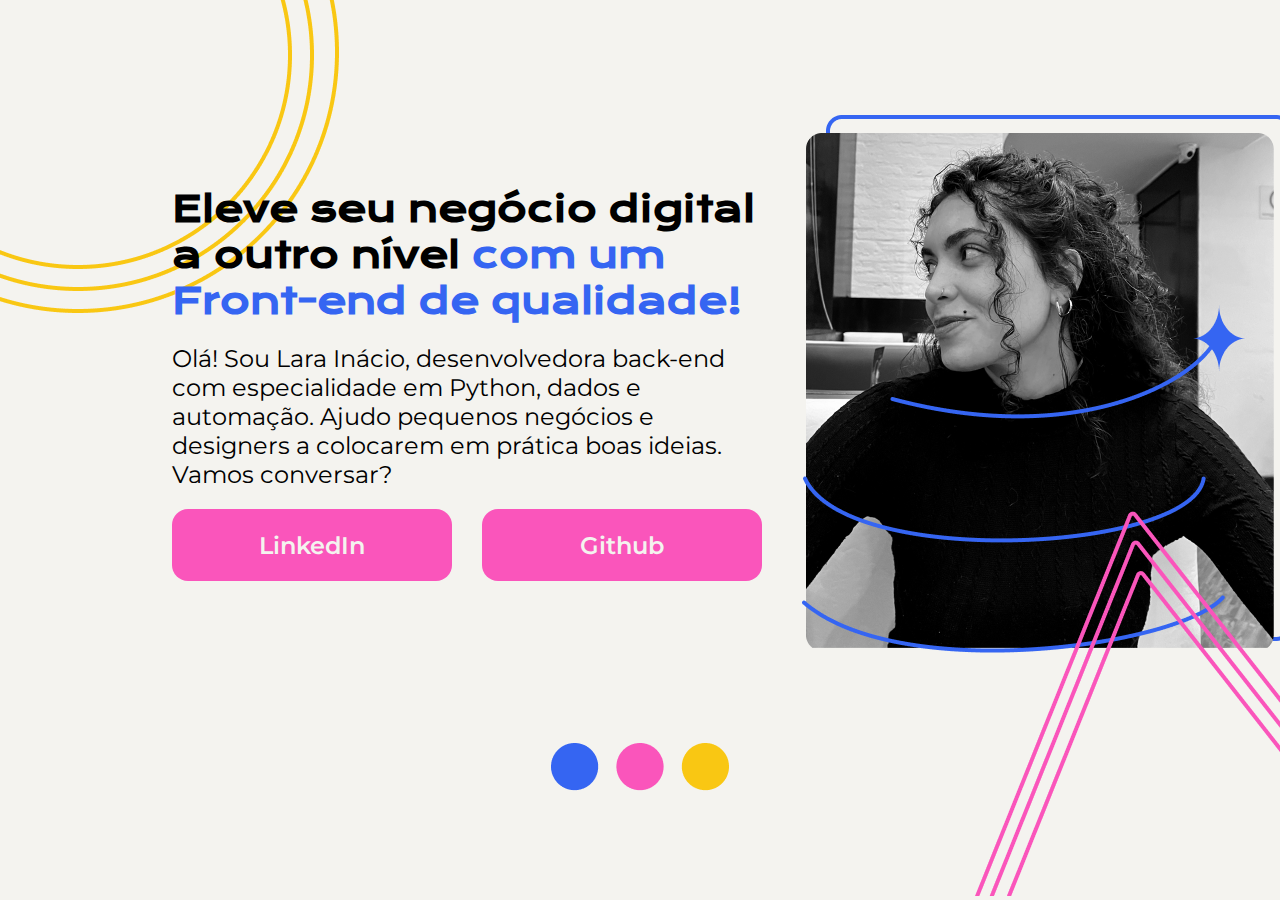
==== index.html @ 6d8dc797 "Add initial page" ====
<!DOCTYPE html>
<html lang="en">
<head>
    <meta charset="UTF-8">
    <meta name="viewport" content="width=device-width, initial-scale=1.0">
    <title>Portfolio</title>
    <link rel="stylesheet" href="style.css">
</head>
<body>
    <header></header>
    <main class="page">
        <section class="page__top-left-image">
            <img src="form01.png" alt="circle form">
        </section>
        <section>
            <section class="intro">
                <section class="intro__content">
                    <h1 class="intro__content__title">Eleve seu negócio digital a outro nível <strong class="title-highligh">com um Front-end de qualidade!</strong></h1>
                    <p class="intro__content__text">Olá! Sou Lara Inácio, desenvolvedora back-end com especialidade em Python, dados e automação. Ajudo pequenos negócios e designers a colocarem em prática boas ideias. Vamos conversar?</p>
                    <div class="intro__links">
                        <a class="intro__links__link" href="https://linkedin.com/in/lara-inacio">LinkedIn</a>
                        <a class="intro__links__link" href="https://github.com/lararli">Github</a>
                    </div>
                </section>
                <img src="image.png" alt="profile image for portfolio">
            </section>
            <img src="image_2.png" alt="three dots colored" class="centered-image">
        </section>
        <section class=page__bottom-right-image>
            <img src="form02.png" alt="triangle form">
        </section>
    </main>
    <footer></footer>
</body>
</html>
---- style.css ----
@import url('https://fonts.googleapis.com/css2?family=Krona+One&family=Montserrat:wght@400;600&display=swap');

* {
    margin: 0;
    padding: 0;

}

body {
    height: 100vh;
    box-sizing: border-box;
    background-color: #F4F3EF;
    color: #000000;
}

.title-highligh {
    color: #3565F2
}

.page {
    display: flex;
}
.intro {
    margin: 10% 15%;
    display: flex;
    align-items: center;
    justify-content: space-between;
    position: relative;
    gap: 40px;
}

.page__top-left-image {
    position: absolute;
    top: 0;
    left: 0;
}

.intro__content {
    width: 615px;
    display: flex;
    flex-direction: column;
    gap: 20px;
}

.intro__content__title {
    font-size: 36px;
    font-family: 'Krona One', sans-serif;
}

.intro__content__text {
    font-size: 24px;
    font-family: 'Montserrat', sans-serif;
}

.intro__links {
    display: flex;
    justify-content: space-between;
    gap: 30px;
}

.intro__links__link {
    background-color: #FA55BB;
    width: 280px;
    text-align: center;
    border-radius: 16px;
    padding: 21.5px 0;
    font-size: 24px;
    font-family: 'Montserrat', sans-serif;
    text-decoration: none;
    color: #F4F3EF;
    font-weight: 600;
}

.centered-image {
    position: absolute;
    top: 50;
    left: 50%;
    transform: translate(-50%, -50%);
}

.page__bottom-right-image {
    position: absolute;
    bottom: 0;
    right: 0;
}
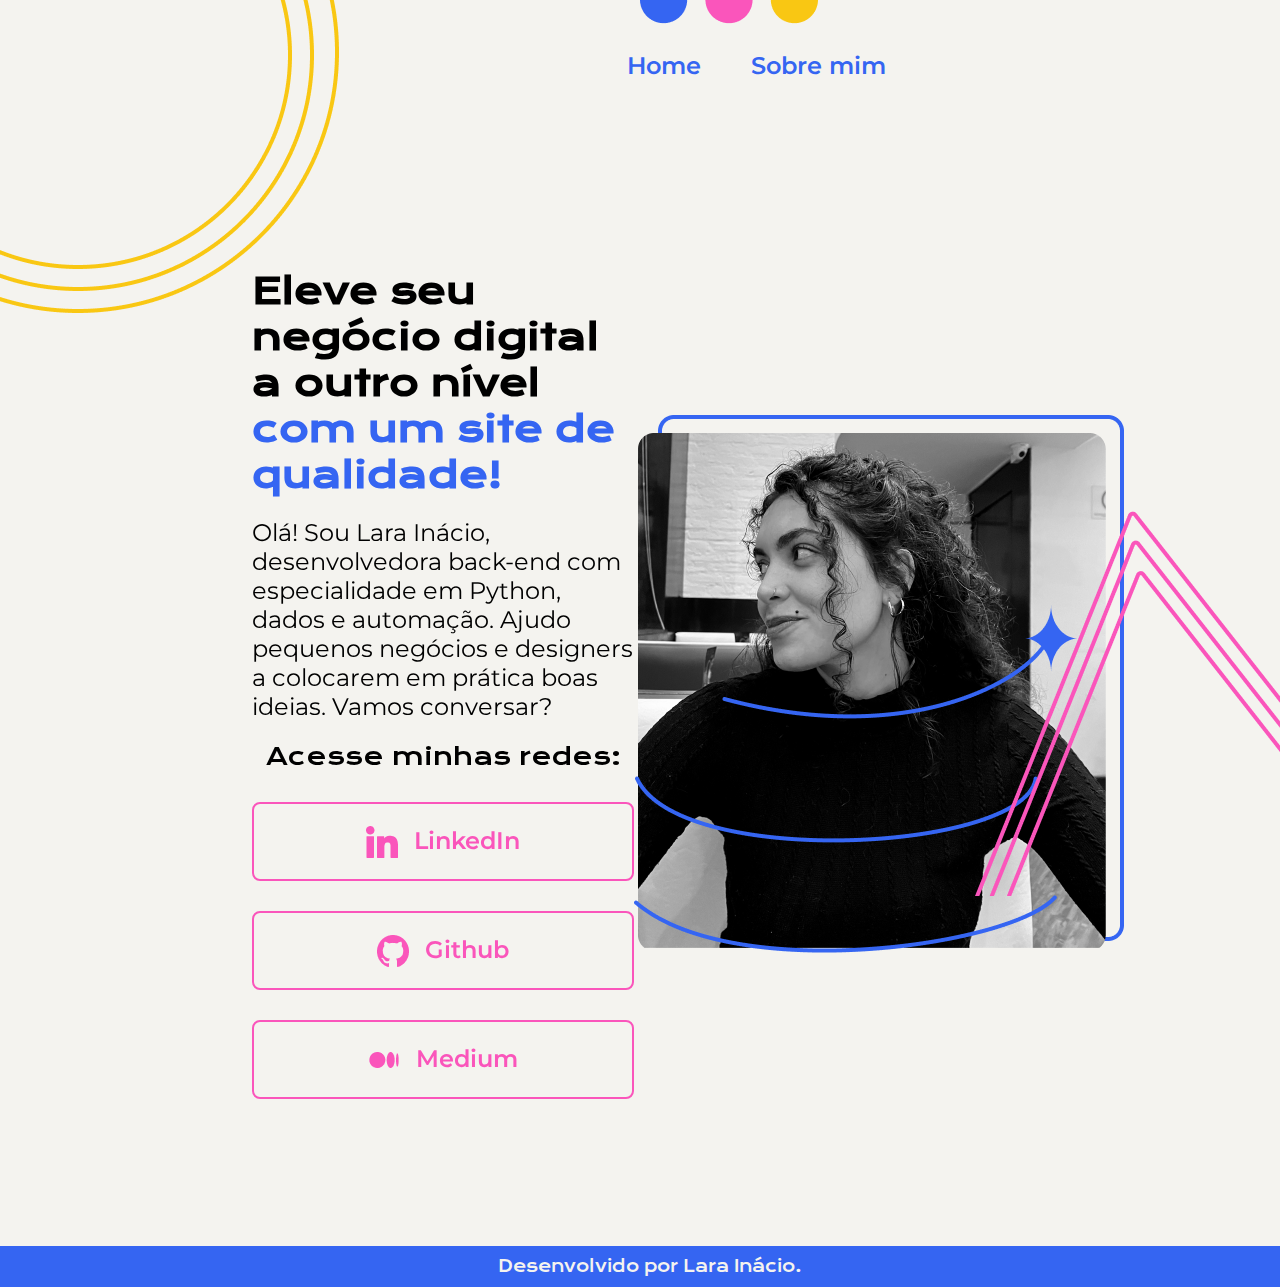
==== commit fc46e777: "Add changes in structure and new page" ====
--- a/index.html
+++ b/index.html
@@ -4,32 +4,48 @@
     <meta charset="UTF-8">
     <meta name="viewport" content="width=device-width, initial-scale=1.0">
     <title>Portfolio</title>
-    <link rel="stylesheet" href="style.css">
+    <link rel="stylesheet" href="styles/style.css">
 </head>
 <body>
-    <header></header>
+    <header class="header">
+        <nav class="header__menu">
+            <a class="header__menu__link" href="index.html">Home</a>
+            <a class="header__menu__link" href="about.html">Sobre mim</a>
+        </nav>
+    </header>
     <main class="page">
         <section class="page__top-left-image">
-            <img src="form01.png" alt="circle form">
+            <img src="images/forms/triple_circle.png" alt="circle form">
         </section>
-        <section>
+        <section class="intro__composition">
+            <img src="images/forms/triple_dots.png" alt="three dots colored" class="centered-image">
             <section class="intro">
                 <section class="intro__content">
-                    <h1 class="intro__content__title">Eleve seu negócio digital a outro nível <strong class="title-highligh">com um Front-end de qualidade!</strong></h1>
+                    <h1 class="intro__content__title">Eleve seu negócio digital a outro nível <strong class="title-highligh">com um site de qualidade!</strong></h1>
                     <p class="intro__content__text">Olá! Sou Lara Inácio, desenvolvedora back-end com especialidade em Python, dados e automação. Ajudo pequenos negócios e designers a colocarem em prática boas ideias. Vamos conversar?</p>
                     <div class="intro__links">
-                        <a class="intro__links__link" href="https://linkedin.com/in/lara-inacio">LinkedIn</a>
-                        <a class="intro__links__link" href="https://github.com/lararli">Github</a>
+                        <h2 class="intro__links__subtitle">Acesse minhas redes:</h2>
+                        <a class="intro__links__link linkedin" href="https://linkedin.com/in/lara-inacio">
+                            <img src="images/logos/linkedin.png" alt="linkedin logo">
+                            LinkedIn
+                        </a>
+                        <a class="intro__links__link github" href="https://github.com/lararli">
+                            <img src="images/logos/github.png" alt="github logo">
+                            Github
+                        </a>
+                        <a class="intro__links__link medium" href="https://larainacio.medium.com">
+                            <img src="images/logos/medium.png" alt="medium logo">
+                            Medium
+                        </a>
                     </div>
                 </section>
-                <img src="image.png" alt="profile image for portfolio">
+                <img src="images/me_myself_and_i.png" alt="profile image for portfolio">
             </section>
-            <img src="image_2.png" alt="three dots colored" class="centered-image">
         </section>
         <section class=page__bottom-right-image>
-            <img src="form02.png" alt="triangle form">
+            <img src="images/forms/triple_triangle.png" alt="triangle form">
         </section>
     </main>
-    <footer></footer>
+    <footer class="footer">Desenvolvido por Lara Inácio.</footer>
 </body>
 </html>--- a/styles/style.css
+++ b/styles/style.css
@@ -0,0 +1,157 @@
+@import url('https://fonts.googleapis.com/css2?family=Krona+One&family=Montserrat:wght@400;600&display=swap');
+
+:root {
+    ---primary-color: #000000;
+    --secondary-color: #3565F2;
+    --terciary-color: #FA55BB;
+    --bg-color: #F4F3EF;
+    --primary-font: 'Montserrat', sans-serif;
+    --secondary-font: 'Krona One', sans-serif;
+}
+* {
+    margin: 0;
+    padding: 0;
+}
+
+.header {
+    padding: 4% 0% 0% 49%;
+
+}
+
+.header__menu {
+    display: flex;
+    gap: 50px;
+}
+
+
+.header__menu__link {
+    font-family: var(--primary-font);
+    text-align: center;
+    font-size: 24px; 
+    font-weight: 600;   
+    color: var(--secondary-color);
+    text-decoration: none;
+}
+
+html, body {
+    box-sizing: border-box;
+    background-color: #F4F3EF;
+    color: var(---primary-color);
+    position: relative; /* Set body to relative positioning */
+}
+
+.page {
+    display: flex;
+    flex-direction: column;
+}
+
+.title-highligh {
+    color: var(--secondary-color);
+}
+
+.intro {
+    margin: 10% 15%;
+    display: flex;
+    align-items: center;
+    justify-content: space-between;
+    padding: 60px;
+    position: relative; /* Set intro to relative positioning */
+}
+
+.page__top-left-image {
+    position: fixed;
+    top: 0;
+    left: 0;
+}
+
+.intro__content {
+    width: 615px;
+    display: flex;
+    flex-direction: column;
+    gap: 20px;
+}
+
+.intro__content__title {
+    font-size: 36px;
+    font-family: var(--secondary-font);
+}
+
+.intro__content__text {
+    font-size: 24px;
+    font-family: var(--primary-font);
+}
+
+.intro__links {
+    display: flex;
+    flex-direction: column;
+    justify-content: space-between;
+    align-items: center;
+    gap: 30px;
+}
+
+.intro__links__subtitle {
+    font-family: var(--secondary-font);
+    font-weight: 400;
+    font-size: 24px;
+}
+
+.intro__links__link {
+    display: flex;
+    justify-content: center;
+    gap: 16px;
+    width: 378px;
+    text-align: center;
+    padding: 21.5px 0;
+    font-size: 24px;
+    font-family: var(--primary-font);
+    text-decoration: none;
+    color: var(--terciary-color);
+    border: 2px solid var(--terciary-color);
+    border-radius: 8px;
+    font-weight: 600;
+}
+
+.intro__links__link:hover {
+    background-color: var(--terciary-color);
+    color: var(--bg-color);
+}
+
+.intro__links__link.linkedin:hover img {
+    content: url('images/logos/linkedin-hover.png'); 
+}
+
+.intro__links__link.github:hover img {
+    content: url('images/logos/github-hover.png'); 
+}
+
+.intro__links__link.medium:hover img {
+    content: url('images/logos/medium-hover.png'); 
+}
+
+.centered-image {
+    position: absolute;
+    top: 0;
+    left: 50%;
+    transform: translate(-0%, -50%);
+}
+
+.page__bottom-right-image {
+    position: fixed;
+    bottom: 0;
+    right: 0;
+    z-index: 0; /* Ensure the image is above other elements */
+}
+
+.footer {
+    font-family: var(--secondary-font);
+    font-size: 16px;
+    background-color: var(--secondary-color);
+    color: var(--bg-color);
+    text-align: center;
+    padding: 10px;
+    position: absolute;
+    bottom: 0;
+    left: 0;
+    width: 100%;
+    z-index: 1; /* Place the footer below the image */
+}
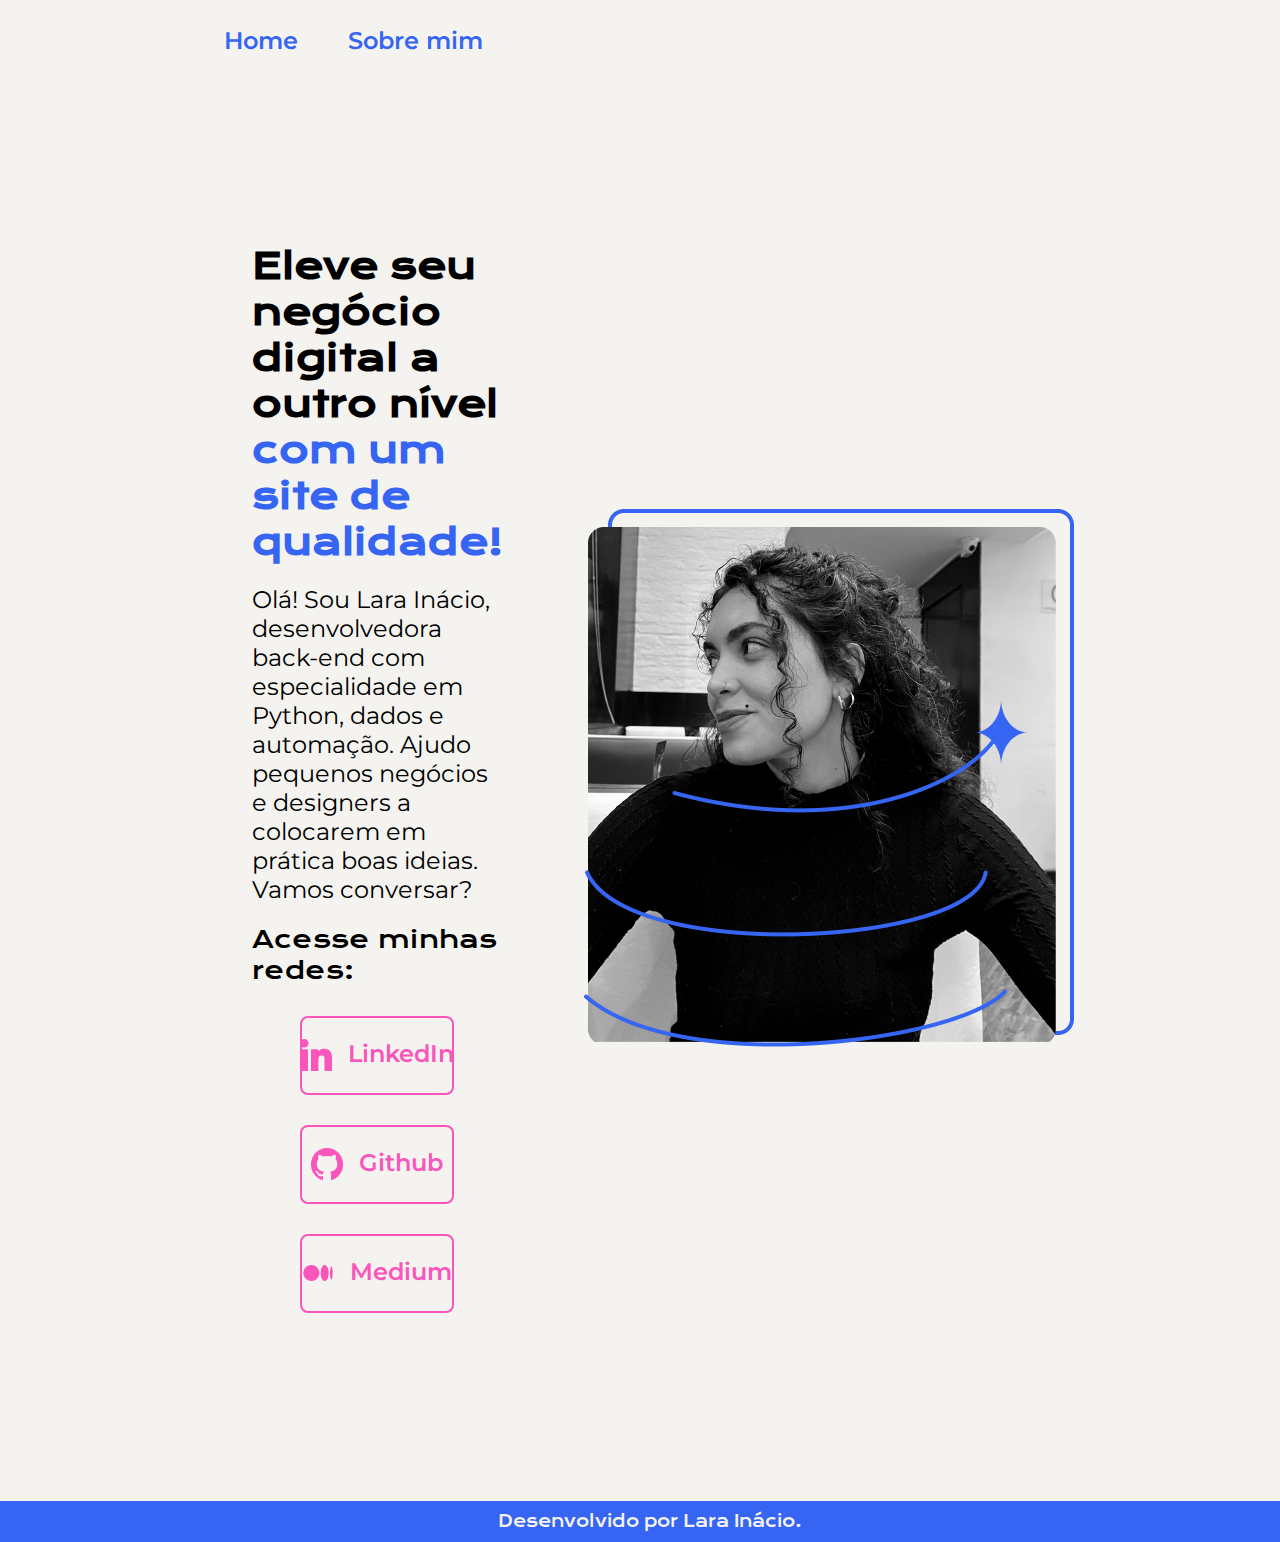
==== commit 3ba2e8fc: "Add page about" ====
--- a/index.html
+++ b/index.html
@@ -14,36 +14,27 @@
         </nav>
     </header>
     <main class="page">
-        <section class="page__top-left-image">
-            <img src="images/forms/triple_circle.png" alt="circle form">
-        </section>
-        <section class="intro__composition">
-            <img src="images/forms/triple_dots.png" alt="three dots colored" class="centered-image">
-            <section class="intro">
-                <section class="intro__content">
-                    <h1 class="intro__content__title">Eleve seu negócio digital a outro nível <strong class="title-highligh">com um site de qualidade!</strong></h1>
-                    <p class="intro__content__text">Olá! Sou Lara Inácio, desenvolvedora back-end com especialidade em Python, dados e automação. Ajudo pequenos negócios e designers a colocarem em prática boas ideias. Vamos conversar?</p>
-                    <div class="intro__links">
-                        <h2 class="intro__links__subtitle">Acesse minhas redes:</h2>
-                        <a class="intro__links__link linkedin" href="https://linkedin.com/in/lara-inacio">
-                            <img src="images/logos/linkedin.png" alt="linkedin logo">
-                            LinkedIn
-                        </a>
-                        <a class="intro__links__link github" href="https://github.com/lararli">
-                            <img src="images/logos/github.png" alt="github logo">
-                            Github
-                        </a>
-                        <a class="intro__links__link medium" href="https://larainacio.medium.com">
-                            <img src="images/logos/medium.png" alt="medium logo">
-                            Medium
-                        </a>
-                    </div>
-                </section>
-                <img src="images/me_myself_and_i.png" alt="profile image for portfolio">
+        <section class="intro">
+            <section class="intro__content">
+                <h1 class="intro__content__title">Eleve seu negócio digital a outro nível <strong class="title-highligh">com um site de qualidade!</strong></h1>
+                <p class="intro__content__text">Olá! Sou Lara Inácio, desenvolvedora back-end com especialidade em Python, dados e automação. Ajudo pequenos negócios e designers a colocarem em prática boas ideias. Vamos conversar?</p>
+                <div class="intro__links">
+                    <h2 class="intro__links__subtitle">Acesse minhas redes:</h2>
+                    <a class="intro__links__link linkedin" href="https://linkedin.com/in/lara-inacio">
+                        <img src="images/logos/linkedin.png" alt="linkedin logo">
+                        LinkedIn
+                    </a>
+                    <a class="intro__links__link github" href="https://github.com/lararli">
+                        <img src="images/logos/github.png" alt="github logo">
+                        Github
+                    </a>
+                    <a class="intro__links__link medium" href="https://larainacio.medium.com">
+                        <img src="images/logos/medium.png" alt="medium logo">
+                        Medium
+                    </a>
+                </div>
             </section>
-        </section>
-        <section class=page__bottom-right-image>
-            <img src="images/forms/triple_triangle.png" alt="triangle form">
+            <img src="images/me_myself_and_i.png" alt="profile image for portfolio">
         </section>
     </main>
     <footer class="footer">Desenvolvido por Lara Inácio.</footer>
--- a/styles/style.css
+++ b/styles/style.css
@@ -14,7 +14,7 @@
 }
 
 .header {
-    padding: 4% 0% 0% 49%;
+    padding: 2% 0% 0% 17.5%;
 
 }
 
@@ -27,7 +27,7 @@
 .header__menu__link {
     font-family: var(--primary-font);
     text-align: center;
-    font-size: 24px; 
+    font-size: 1.5rem; 
     font-weight: 600;   
     color: var(--secondary-color);
     text-decoration: none;
@@ -56,28 +56,23 @@
     justify-content: space-between;
     padding: 60px;
     position: relative; /* Set intro to relative positioning */
-}
-
-.page__top-left-image {
-    position: fixed;
-    top: 0;
-    left: 0;
+    gap: 82px
 }
 
 .intro__content {
-    width: 615px;
+    width: 50%;
     display: flex;
     flex-direction: column;
     gap: 20px;
 }
 
 .intro__content__title {
-    font-size: 36px;
+    font-size: 2.25rem;
     font-family: var(--secondary-font);
 }
 
 .intro__content__text {
-    font-size: 24px;
+    font-size: 1.5rem;
     font-family: var(--primary-font);
 }
 
@@ -92,17 +87,17 @@
 .intro__links__subtitle {
     font-family: var(--secondary-font);
     font-weight: 400;
-    font-size: 24px;
+    font-size: 1.5rem;
 }
 
 .intro__links__link {
     display: flex;
     justify-content: center;
     gap: 16px;
-    width: 378px;
+    width: 60%;
     text-align: center;
     padding: 21.5px 0;
-    font-size: 24px;
+    font-size: 1.5rem;
     font-family: var(--primary-font);
     text-decoration: none;
     color: var(--terciary-color);
@@ -128,30 +123,34 @@
     content: url('images/logos/medium-hover.png'); 
 }
 
-.centered-image {
-    position: absolute;
-    top: 0;
-    left: 50%;
-    transform: translate(-0%, -50%);
-}
-
-.page__bottom-right-image {
-    position: fixed;
-    bottom: 0;
-    right: 0;
-    z-index: 0; /* Ensure the image is above other elements */
-}
-
 .footer {
     font-family: var(--secondary-font);
-    font-size: 16px;
+    font-size: 1rem;
     background-color: var(--secondary-color);
     color: var(--bg-color);
     text-align: center;
     padding: 10px;
-    position: absolute;
-    bottom: 0;
-    left: 0;
     width: 100%;
-    z-index: 1; /* Place the footer below the image */
 }
+
+@media (max-width: 1200px) {
+
+    .header {
+        padding: 10%
+    }   
+
+    .header__menu {
+        justify-content: center;
+    }
+
+    .intro {
+        flex-direction: column-reverse;
+        padding: 5% 0%;
+        margin: 0% 0%;
+    }
+
+    .intro__content {
+        width: auto;
+        padding: 5%;
+    }
+}
